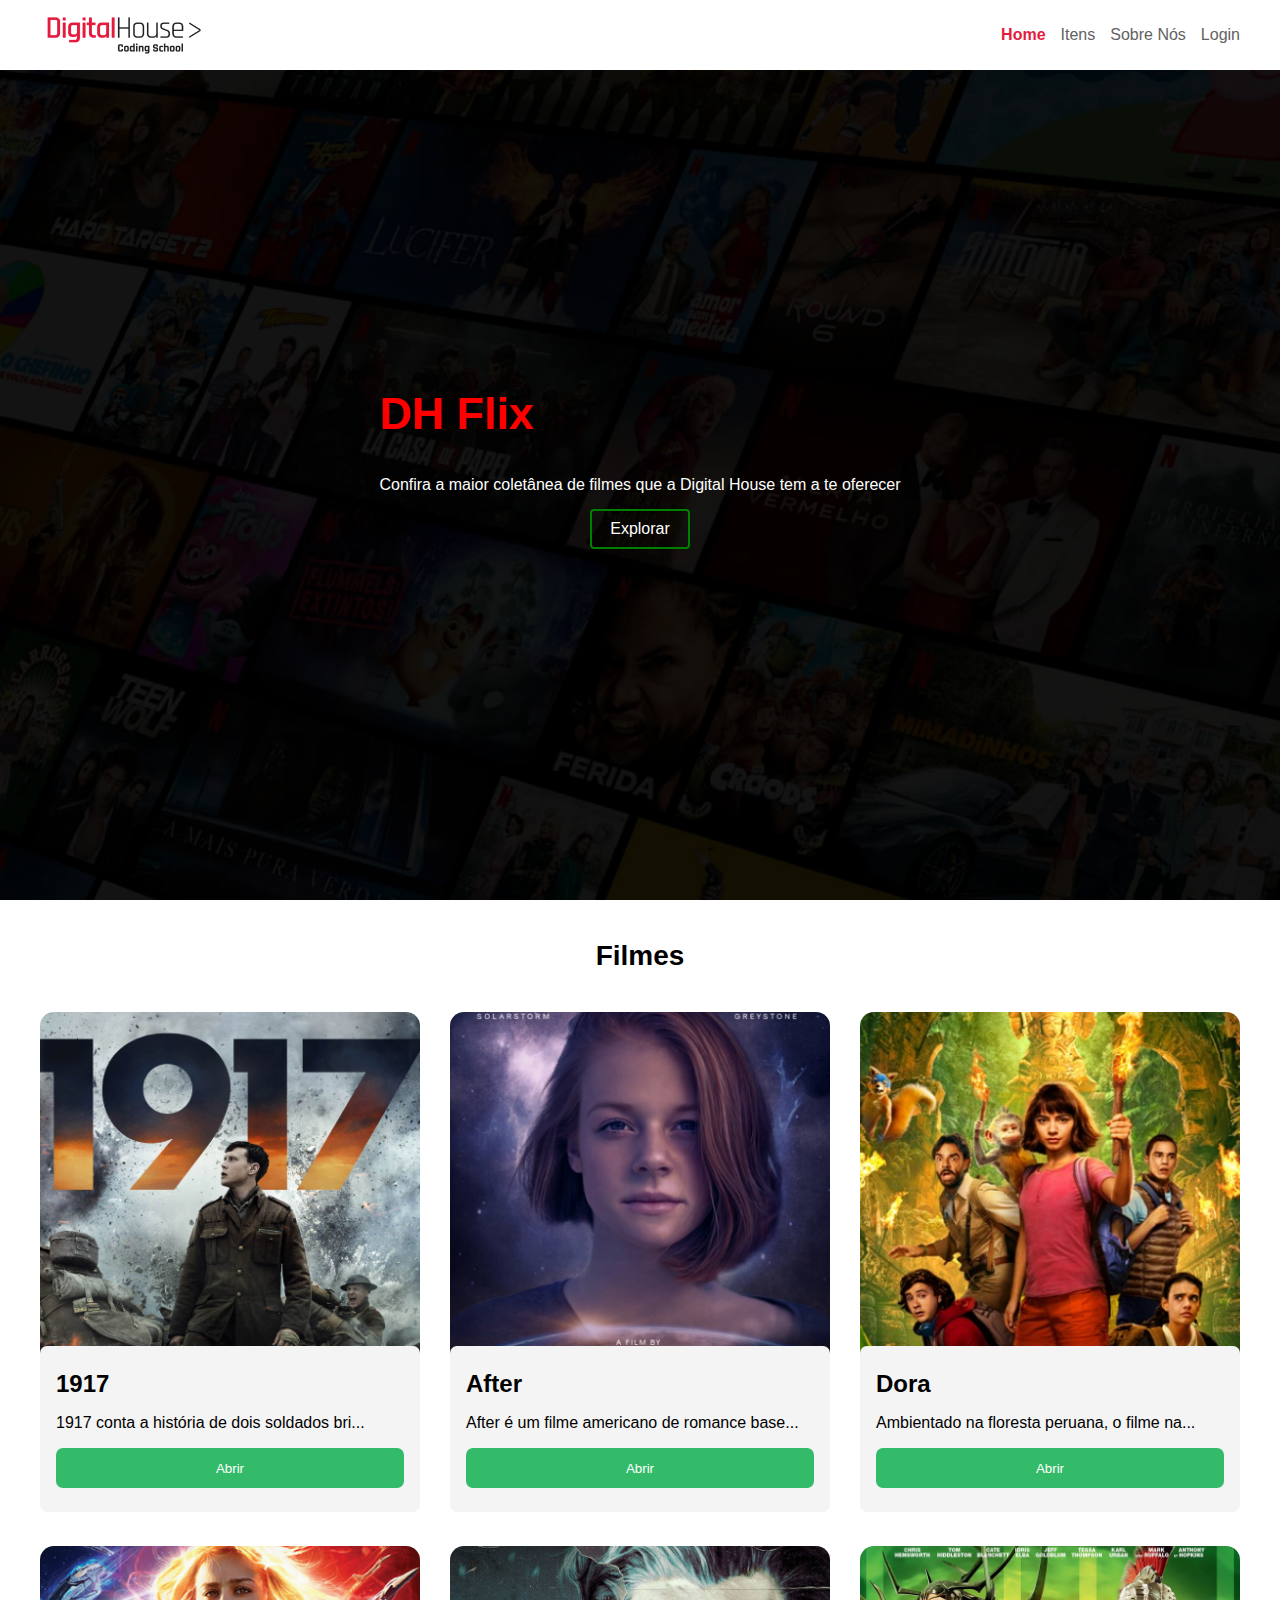
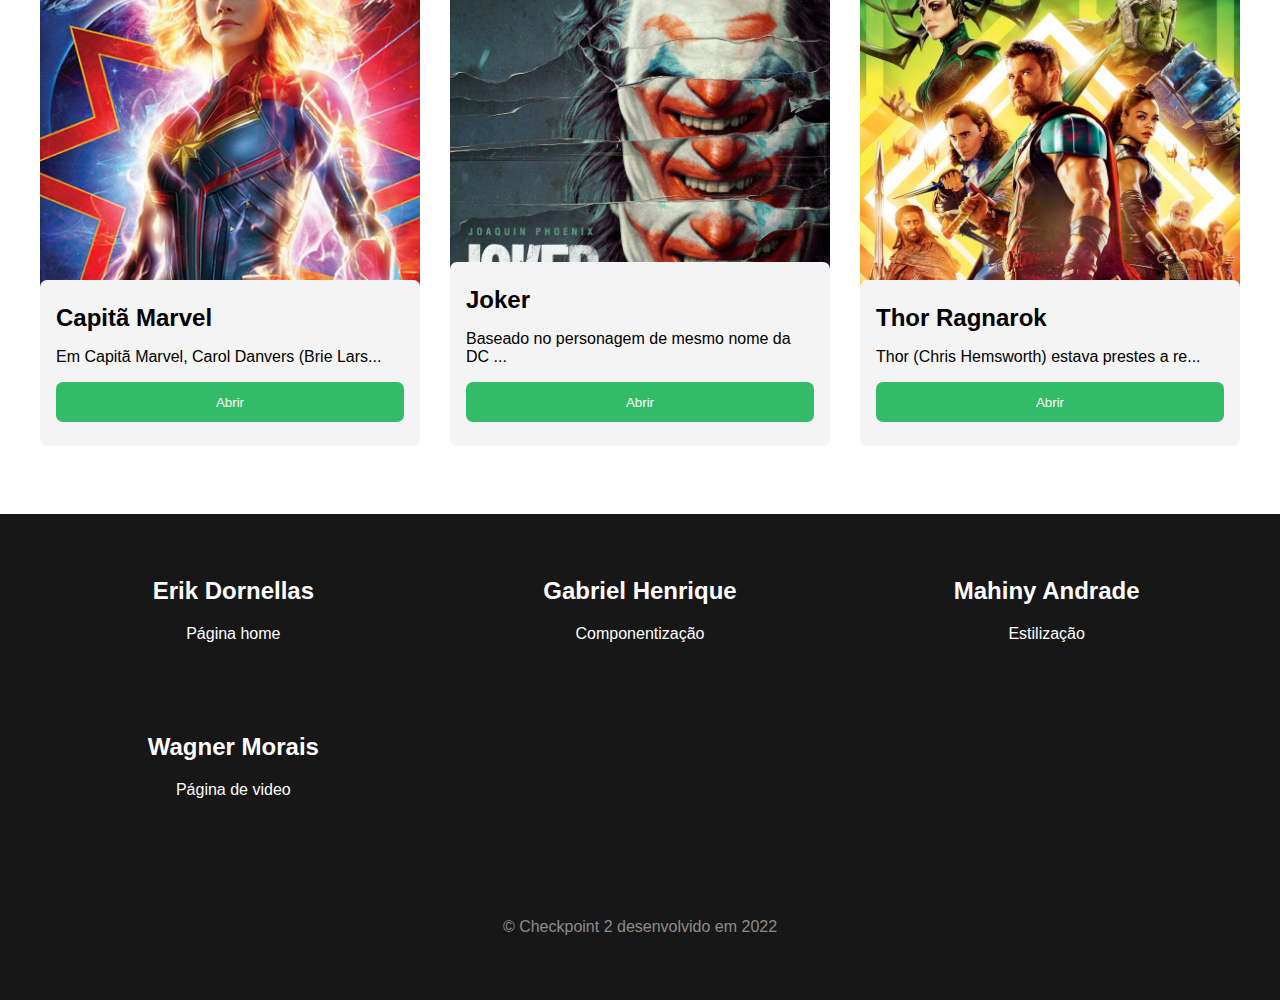
==== index.html @ ede784d2 ":sparkles: some adjustments" ====
<!DOCTYPE html>
<html lang="pt-br">
  <head>
    <meta charset="UTF-8" />
    <meta http-equiv="X-UA-Compatible" content="IE=edge" />
    <meta name="viewport" content="width=device-width, initial-scale=1.0" />
    <title>DH Flix</title>
    <link rel="preconnect" href="https://fonts.googleapis.com" />
    <link rel="stylesheet" href="./css/main.css" />
  </head>
  <body>
    <header>
      <!-- <div class="backdrop">
        <div class="menu-content">
          <img src="" alt="fechar">
          <nav>
            <ul>
              <li>Home</li>
              <li>Itens</li>
              <li>Sobre nós</li>
              <li>Login</li>
            </ul>
          </nav>
        </div>
      </div> -->
      <header-component class="header"></header-component>
      <div class="ourHero">
        <div>
          <h2 class="titleMain">DH Flix</h2>
          <p class="subMain">
            Confira a maior coletânea de filmes que a Digital House tem a te
            oferecer
          </p>
          <a class="explorerMain" href="#filmes">Explorar</a>
        </div>
      </div>
    </header>

    <main class="componentMain">
      <h2 class="filmesMain" id="filmes">Filmes</h2>
      <card-component class="cards__container"></card-component>
    </main>

    <footer id="footer">
      <footer-component class="footer"></footer-component>
    </footer>


    <script src="./js/components/header.js"></script>
    <script src="./js/components/card.js"></script>
    <script src="./js/components/footer.js"></script>
    <script src="./js/index.js"></script>
  </body>
</html>
---- css/main.css ----
* {
  box-sizing: border-box;
  font-family: Helvetica, Arial, sans-serif;
}

body {
  margin: 0;
  overflow-x: hidden;
}

.header {
  min-height: 80px;
}

.photo {
  width: 100%;
}

.photo img {
  max-height: 700px;
  object-fit: cover;
  width: 100%;
}

.cards__container {
  display: grid;
  grid-template-columns: repeat(auto-fill, minmax(300px, 1fr));
  gap: 30px;
  padding: 0 40px;
}

.titleMain {
  color: red;
  font-size: 2.8rem;
}
.ourHero {
  background-image: url(../assets/img/hero.png);
  background-position-x: center;
  background-position-y: center;
  background-size: cover;
  display: grid;
  height: 100vh;
  padding: 0 40px;
  place-items: center;
  width: 100vw;
}

.subMain {
  margin-block: 15px;
  color: white;
  display: grid;
  text-align: center;
}

.explorerMain {
  border-radius: 4px;
  border: 2px solid green;
  box-sizing: border-box;
  color: white;
  cursor: pointer;
  display: grid;
  height: 40px;
  margin: auto;
  padding-top: 9px;
  text-align: center;
  text-decoration: none;
  transition: transform .1s ease;
  width: 100px;
}

.explorerMain:active {
  transform: scale(.95);
}

.filmesMain {
  font-size: 28px;
  text-align: center;
  margin-block: 40px;
}

.componentMain{
  max-width: 1350px;
  margin: auto;
}

.main__wrapper {
  max-width: 1350px;
  padding: 0 40px 0;
  margin: auto;
}

.description {
  line-height: 3px;
}

.description h2 {
  font-size: 65px;
  font-family: "Roboto", sans-serif;
}

.text p {
  font-size: 20px;
  font-family: 'Times New Roman', Times, serif;
}

.director {
  font-size: 25px;
}

.director a {
  font-size: 20px;
  text-decoration: none;
}

.escritor {
  font-size: 20px;
}

.escritor h3 {
  font-size: 30px;
}

.escritor a {
  text-decoration: none;
  margin-right: 15px;
}

.authors {
  display: flex;
  flex-direction: row;
  line-height: 1%;
  gap: 200px;
  font-family: "Roboto", sans-serif;
}

.video h1 {
  font-size: 30px;
  font-family: 'Trebuchet MS', sans-serif;
  display: grid;
  padding-top: 20px;
}

.youtube {
  width: 100%;
  height: 650px;
}


.footer {
  color: #fff;
  font-family: Helvetica, Arial, sans-serif;
  text-align: center;
  margin-top: 40px;
}
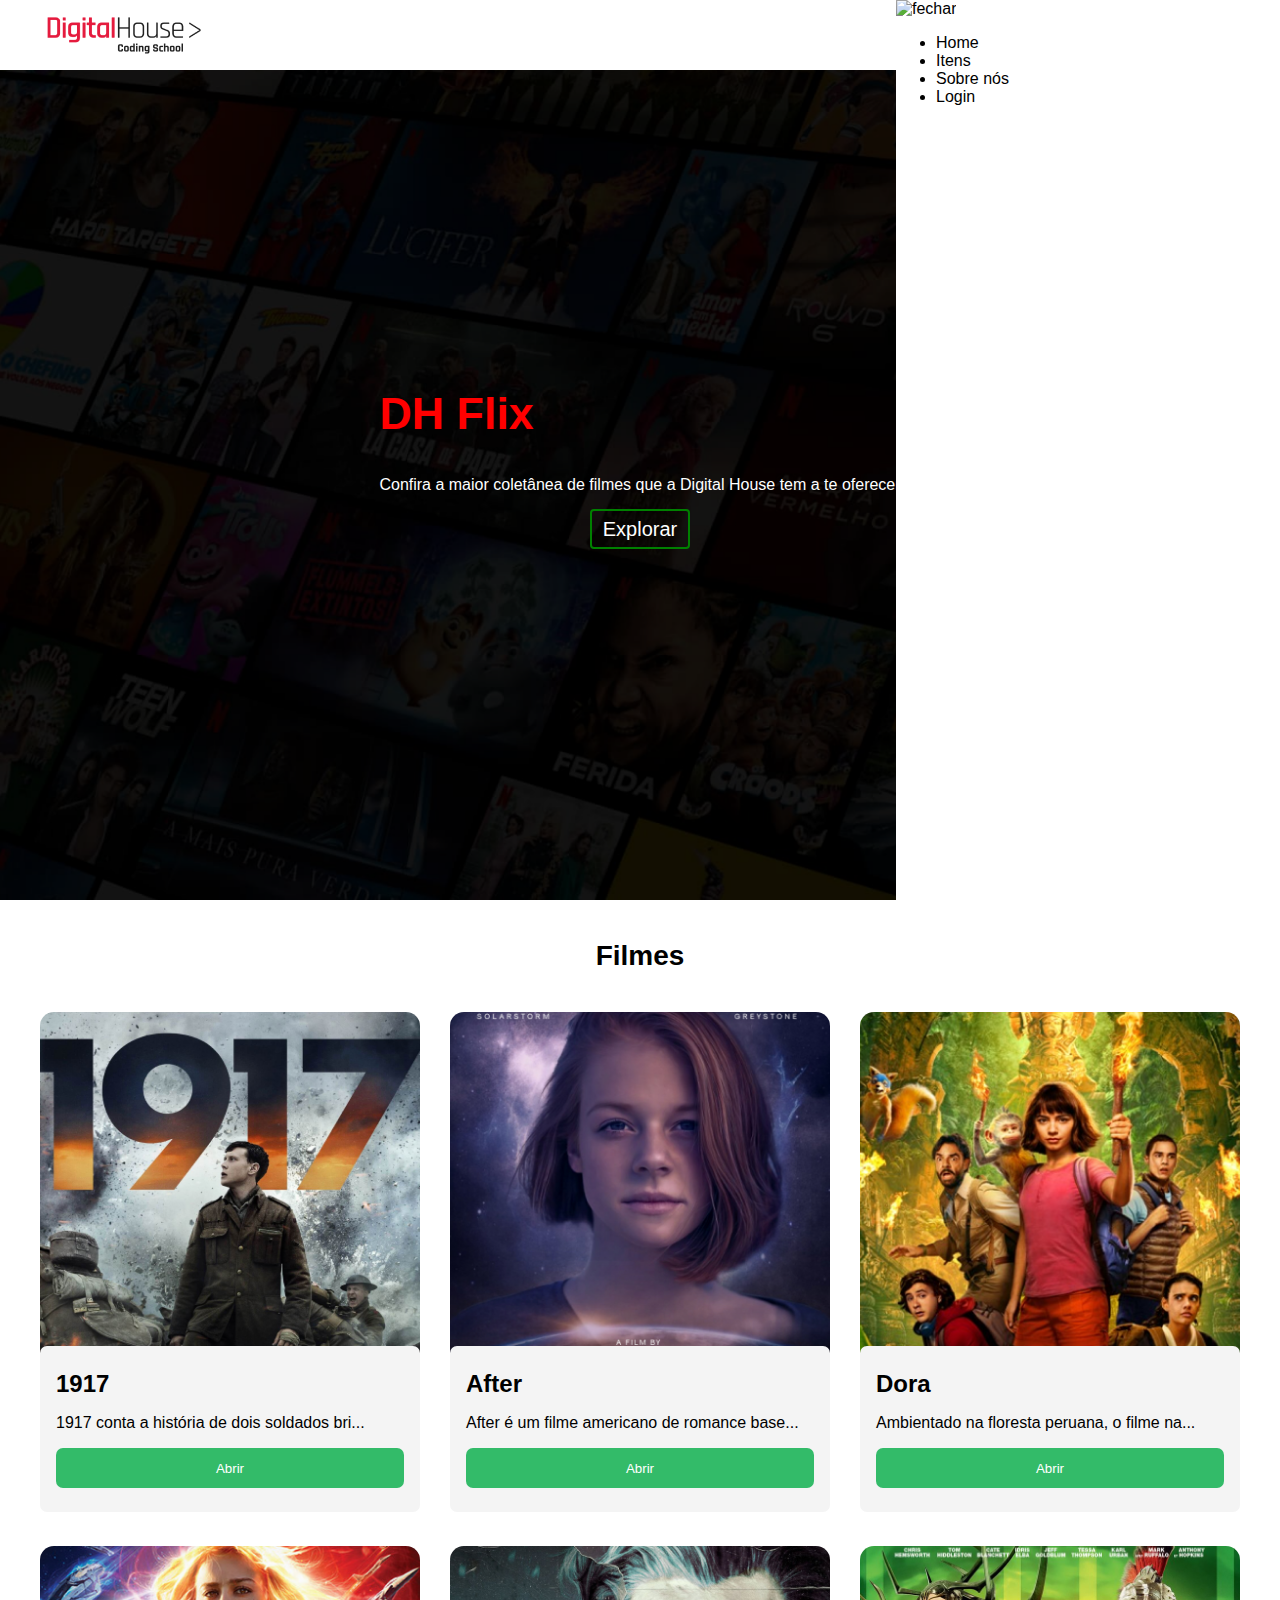
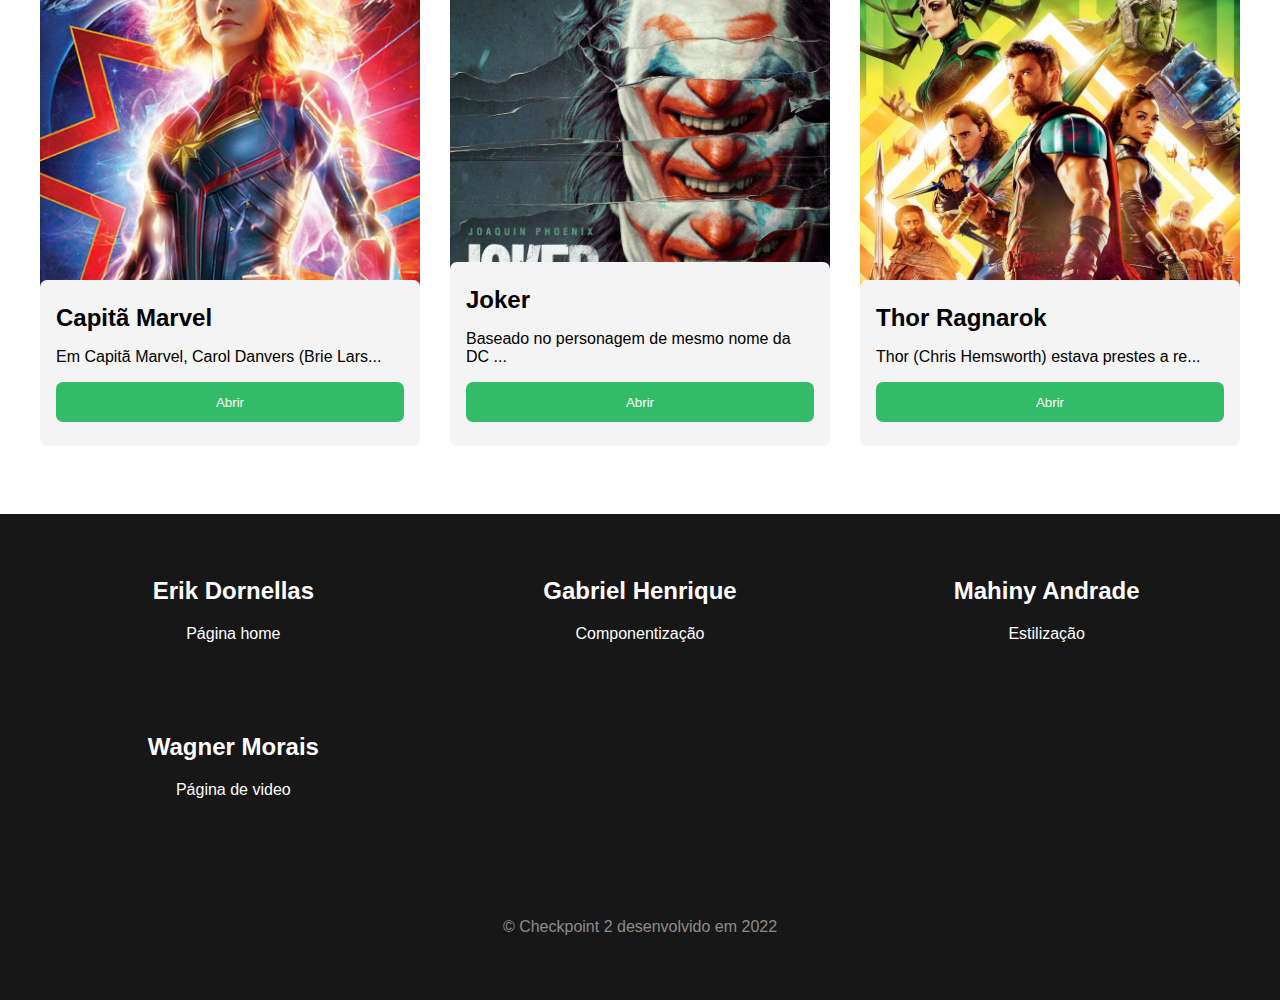
==== commit 661560ca: "menu mobile css" ====
--- a/index.html
+++ b/index.html
@@ -7,10 +7,11 @@
     <title>DH Flix</title>
     <link rel="preconnect" href="https://fonts.googleapis.com" />
     <link rel="stylesheet" href="./css/main.css" />
+    <link rel="stylesheet" href="./css/menu-mobile.css" />
   </head>
   <body>
     <header>
-      <!-- <div class="backdrop">
+      <div class="backdrop">
         <div class="menu-content">
           <img src="" alt="fechar">
           <nav>
@@ -22,7 +23,7 @@
             </ul>
           </nav>
         </div>
-      </div> -->
+      </div>
       <header-component class="header"></header-component>
       <div class="ourHero">
         <div>
--- a/css/main.css
+++ b/css/main.css
@@ -1,6 +1,23 @@
 * {
   box-sizing: border-box;
   font-family: Helvetica, Arial, sans-serif;
+}
+
+::selection {
+  background-color: #e51b3ddf;
+  color: white;
+}
+
+html, body {
+  -webkit-scroll-behavior: smooth;
+  -moz-scroll-behavior: smooth;
+  -o-scroll-behavior: smooth;
+  scroll-behavior: smooth !important;
+
+  -webkit-scroll-padding-top: 40px;
+  -moz-scroll-padding-top: 40px;
+  -o-scroll-padding-top: 40px;
+  scroll-padding-top: 40px;
 }
 
 body {
@@ -17,7 +34,8 @@
 }
 
 .photo img {
-  max-height: 700px;
+  /* max-height: 700px; */
+  height: 100vh;
   object-fit: cover;
   width: 100%;
 }
@@ -33,6 +51,7 @@
   color: red;
   font-size: 2.8rem;
 }
+
 .ourHero {
   background-image: url(../assets/img/hero.png);
   background-position-x: center;
@@ -61,11 +80,17 @@
   display: grid;
   height: 40px;
   margin: auto;
-  padding-top: 9px;
+  padding-top: 7px;
   text-align: center;
   text-decoration: none;
-  transition: transform .1s ease;
+  transition: transform, width .1s ease;
   width: 100px;
+}
+
+.explorerMain:hover {
+  background-color: rgba(0, 128, 0, 0.407);
+  color: white;
+  width: 140px;
 }
 
 .explorerMain:active {
@@ -78,7 +103,11 @@
   margin-block: 40px;
 }
 
-.componentMain{
+:where(.classification, .classification img)::selection {
+  background-color: transparent;
+}
+
+.componentMain {
   max-width: 1350px;
   margin: auto;
 }
@@ -100,16 +129,22 @@
 
 .text p {
   font-size: 20px;
-  font-family: 'Times New Roman', Times, serif;
+  font-family: "Roboto", sans-serif;
 }
 
 .director {
   font-size: 25px;
 }
 
-.director a {
+a {
   font-size: 20px;
   text-decoration: none;
+  color: rgba(0, 133, 255, 0.75);
+  margin-right: 15px;
+}
+
+a:hover {
+  color: rgba(255, 0, 0, 0.655);
 }
 
 .escritor {
@@ -118,11 +153,6 @@
 
 .escritor h3 {
   font-size: 30px;
-}
-
-.escritor a {
-  text-decoration: none;
-  margin-right: 15px;
 }
 
 .authors {
--- a/css/menu-mobile.css
+++ b/css/menu-mobile.css
@@ -0,0 +1,12 @@
+.backdrop {
+    position: absolute;
+    width: 100vw;
+    z-index: 2;
+}
+
+.menu-content {
+    background-color: white;
+    height: 100vh;
+    margin-left: auto;
+    width: 30%;
+}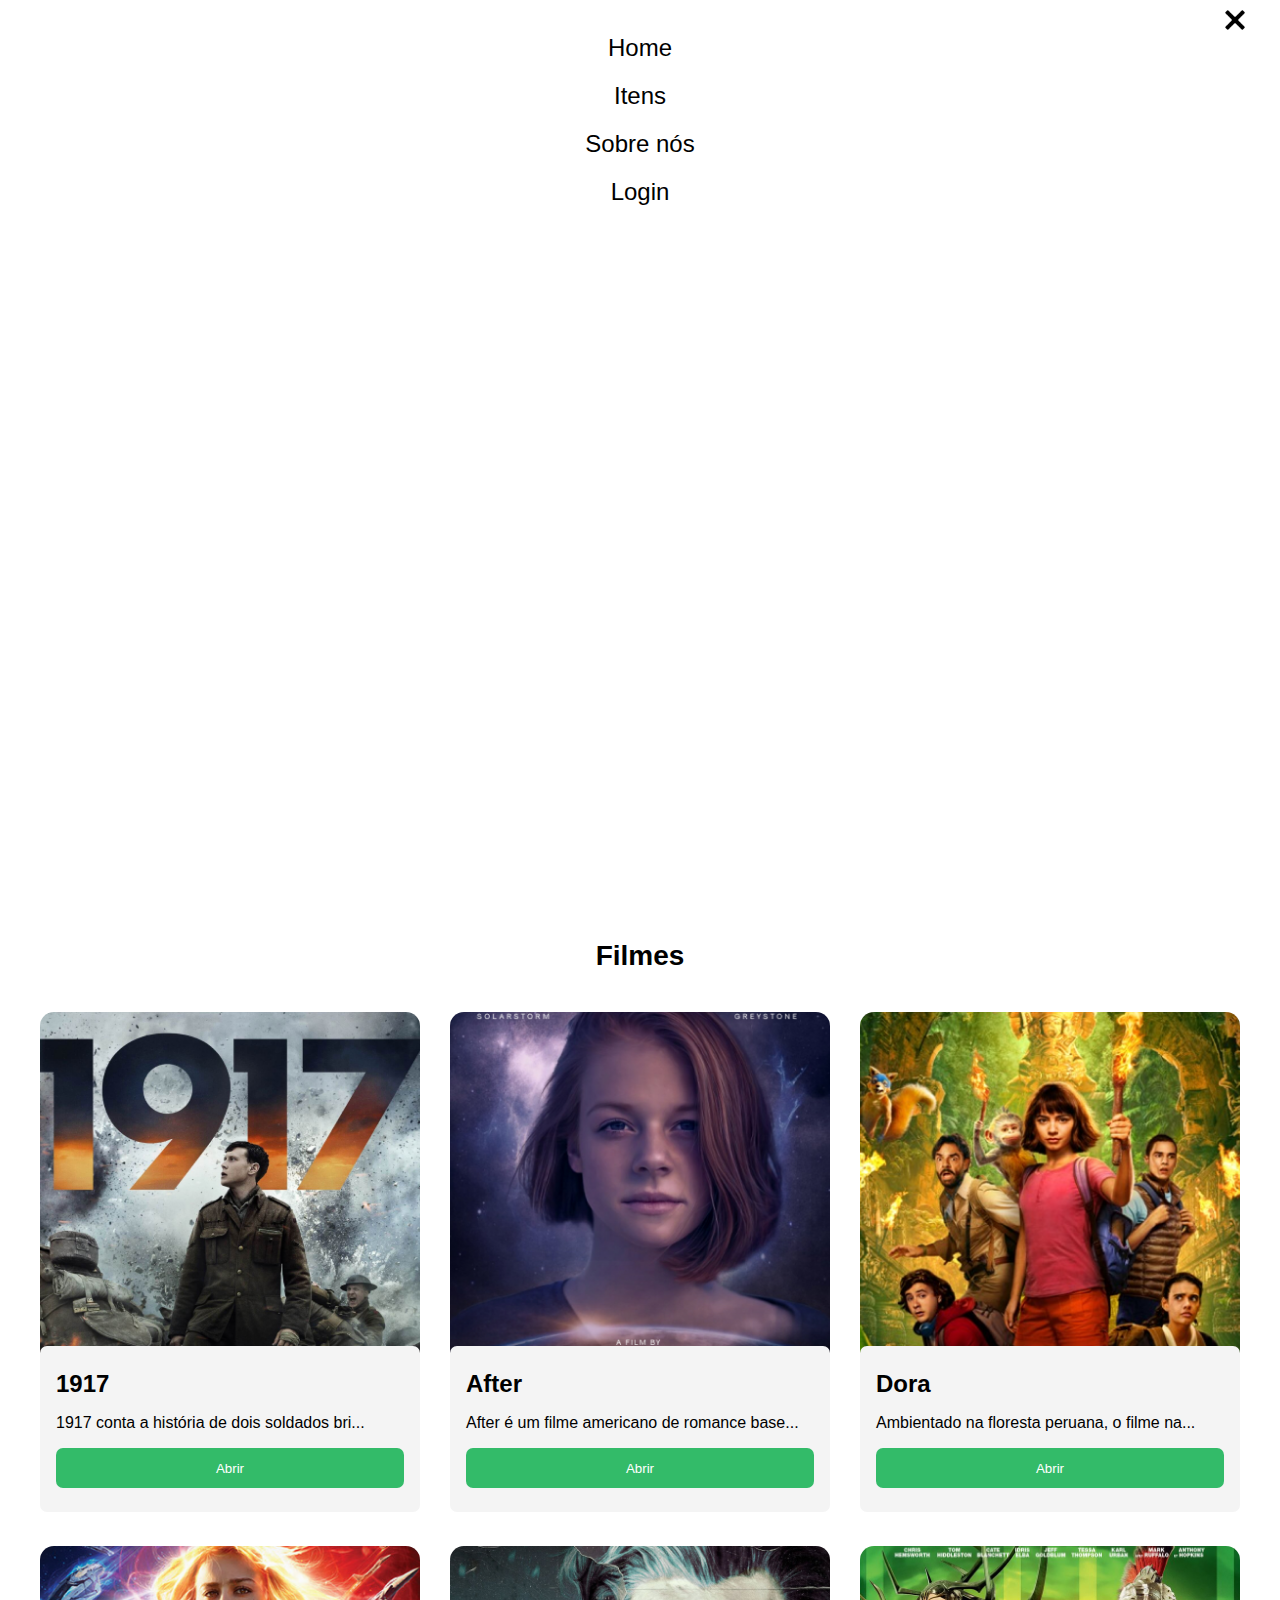
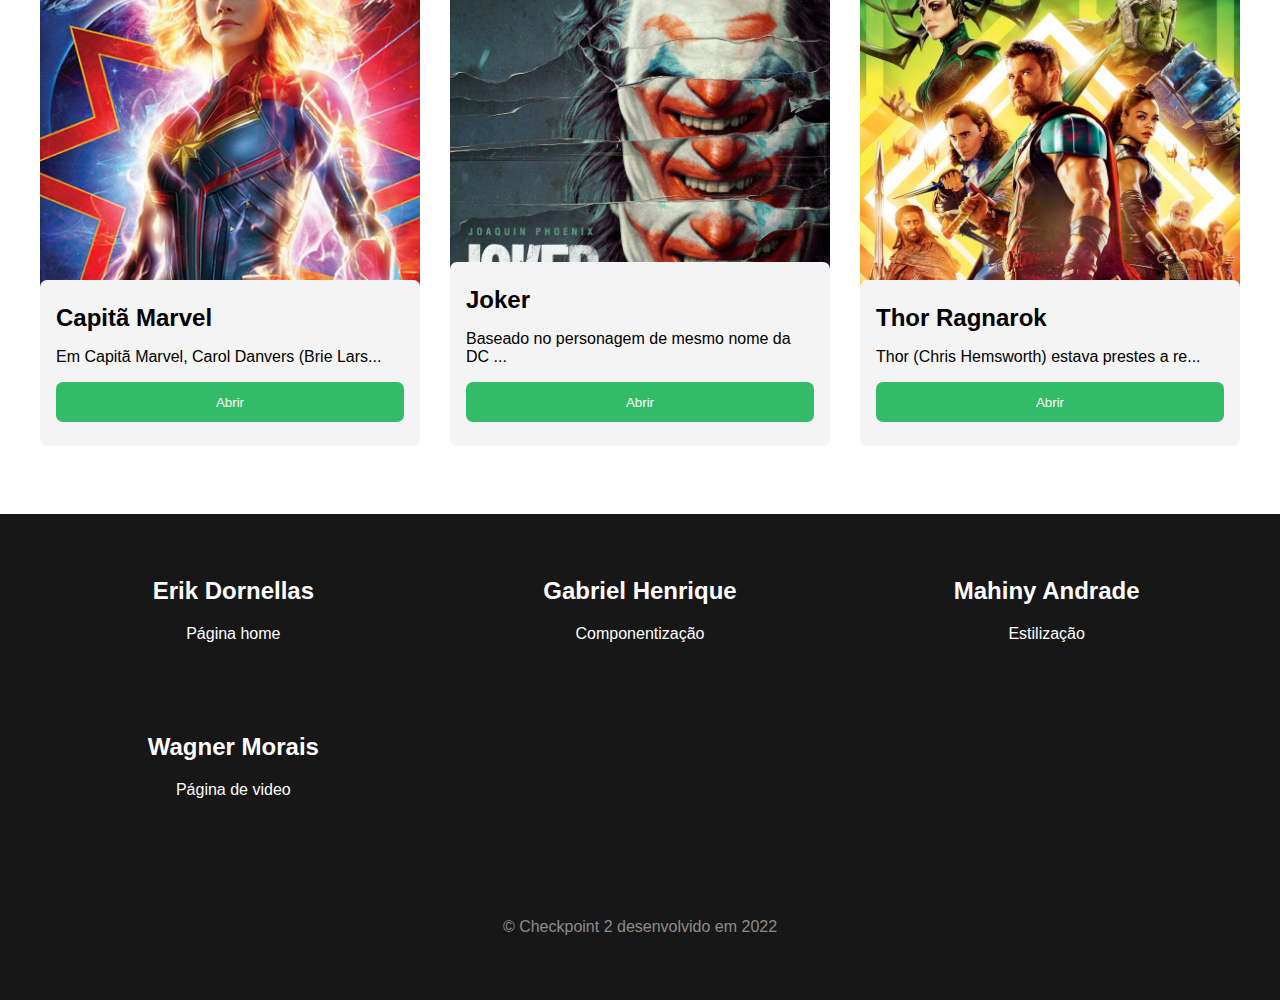
==== commit addc8efc: "BurguerMenu" ====
--- a/index.html
+++ b/index.html
@@ -11,18 +11,16 @@
   </head>
   <body>
     <header>
-      <div class="backdrop">
-        <div class="menu-content">
-          <img src="" alt="fechar">
-          <nav>
-            <ul>
-              <li>Home</li>
-              <li>Itens</li>
-              <li>Sobre nós</li>
-              <li>Login</li>
-            </ul>
-          </nav>
-        </div>
+      <div class="menu-content">
+        <img src="./assets/img/xButton.png" alt="fechar" />
+        <nav>
+          <ul>
+            <li>Home</li>
+            <li>Itens</li>
+            <li>Sobre nós</li>
+            <li>Login</li>
+          </ul>
+        </nav>
       </div>
       <header-component class="header"></header-component>
       <div class="ourHero">
@@ -46,7 +44,6 @@
       <footer-component class="footer"></footer-component>
     </footer>
 
-
     <script src="./js/components/header.js"></script>
     <script src="./js/components/card.js"></script>
     <script src="./js/components/footer.js"></script>
--- a/css/main.css
+++ b/css/main.css
@@ -8,7 +8,8 @@
   color: white;
 }
 
-html, body {
+html,
+body {
   -webkit-scroll-behavior: smooth;
   -moz-scroll-behavior: smooth;
   -o-scroll-behavior: smooth;
@@ -27,6 +28,11 @@
 
 .header {
   min-height: 80px;
+}
+
+header {
+  position: relative;
+  max-width: 100vw;
 }
 
 .photo {
@@ -83,7 +89,7 @@
   padding-top: 7px;
   text-align: center;
   text-decoration: none;
-  transition: transform, width .1s ease;
+  transition: transform, width 0.1s ease;
   width: 100px;
 }
 
@@ -94,7 +100,7 @@
 }
 
 .explorerMain:active {
-  transform: scale(.95);
+  transform: scale(0.95);
 }
 
 .filmesMain {
@@ -165,7 +171,7 @@
 
 .video h1 {
   font-size: 30px;
-  font-family: 'Trebuchet MS', sans-serif;
+  font-family: "Trebuchet MS", sans-serif;
   display: grid;
   padding-top: 20px;
 }
@@ -175,7 +181,6 @@
   height: 650px;
 }
 
-
 .footer {
   color: #fff;
   font-family: Helvetica, Arial, sans-serif;
--- a/css/menu-mobile.css
+++ b/css/menu-mobile.css
@@ -1,12 +1,38 @@
-.backdrop {
-    position: absolute;
-    width: 100vw;
-    z-index: 2;
+.menu-content {
+  background-color: white;
+  height: 100vh;
+  margin-left: auto;
+  width: 100vw;
+  z-index: 2;
+  position: absolute;
 }
 
-.menu-content {
-    background-color: white;
-    height: 100vh;
-    margin-left: auto;
-    width: 30%;
-}+.menu-content img {
+  height: 20px;
+  object-fit: contain;
+  margin: 10px;
+  object-position: right;
+  max-width: 100vw;
+  position: absolute;
+  right: 25px;
+}
+
+.menu-content ul {
+  display: flex;
+  flex-direction: column;
+  list-style-type: none;
+  padding: 0;
+  font-size: 24px;
+  text-align: center;
+}
+.menu-content li {
+  padding: 10px 20px;
+  transition: padding 0.3s ease-in-out;
+}
+
+.menu-content li:hover {
+  padding: 15px 25px;
+  margin-top: 15px;
+  background-color: rgba(255, 0, 0, 0.655);
+  color: white;
+}
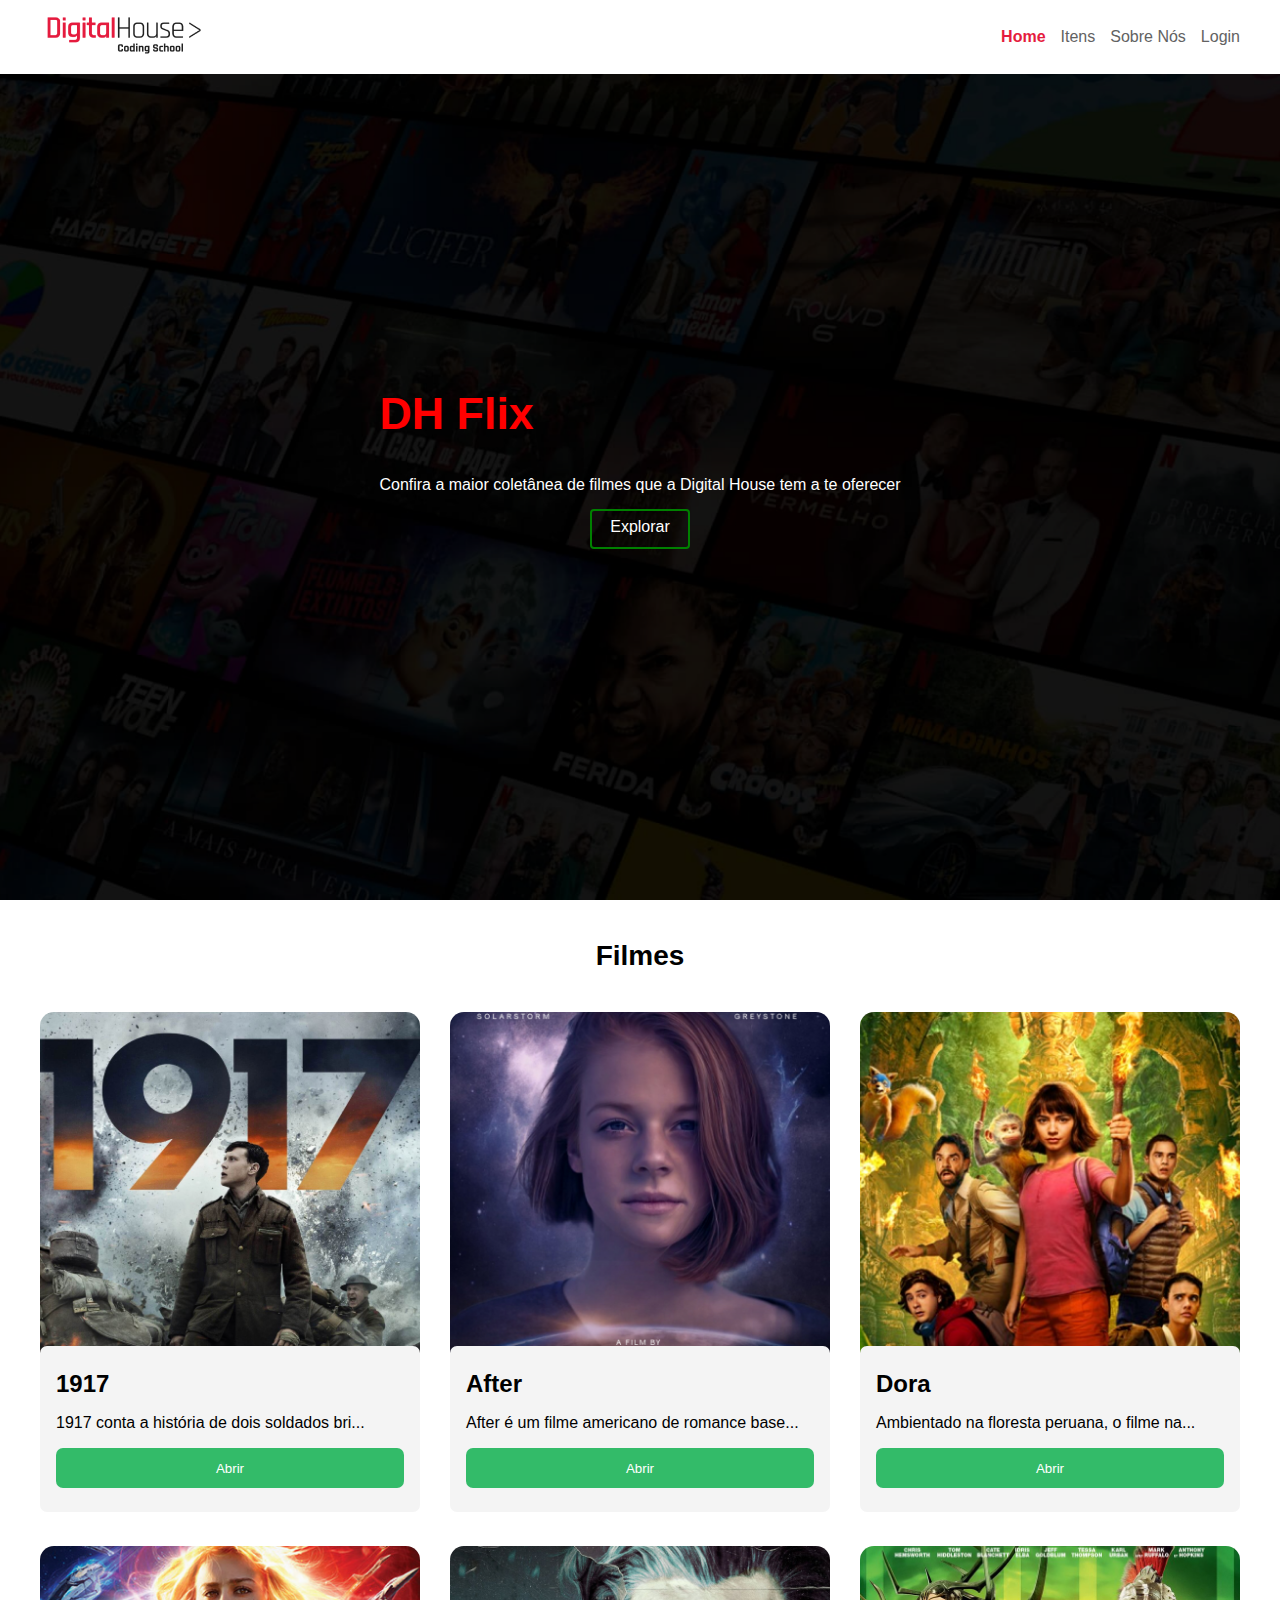
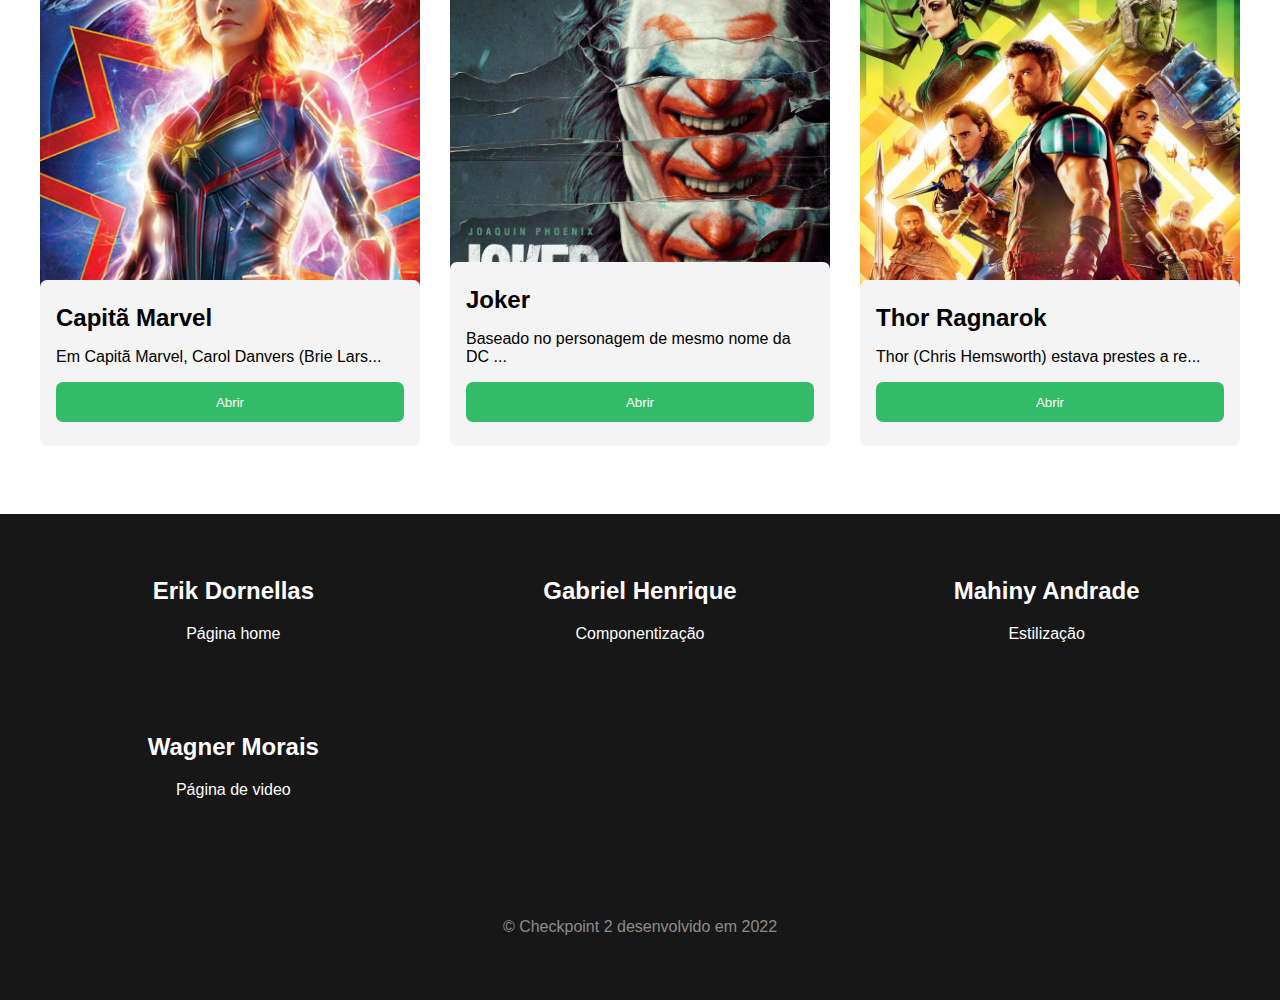
==== commit bb71f210: "menuBurguerFinalV" ====
--- a/index.html
+++ b/index.html
@@ -11,14 +11,14 @@
   </head>
   <body>
     <header>
-      <div class="menu-content">
-        <img src="./assets/img/xButton.png" alt="fechar" />
+      <div class="menu-content hidden">
+        <img class="close" src="./assets/img/xButton.png" alt="fechar" />
         <nav>
           <ul>
-            <li>Home</li>
-            <li>Itens</li>
-            <li>Sobre nós</li>
-            <li>Login</li>
+            <li class="active"><a href="./index.html">Home</a></li>
+            <li><a href="index.html#filmes">Itens</a></li>
+            <li><a href="#footer">Sobre Nós</a></li>
+            <li><a href="#">Login</a></li>
           </ul>
         </nav>
       </div>
--- a/css/main.css
+++ b/css/main.css
@@ -142,14 +142,14 @@
   font-size: 25px;
 }
 
-a {
+:where(.director, .escritor) a {
   font-size: 20px;
   text-decoration: none;
   color: rgba(0, 133, 255, 0.75);
   margin-right: 15px;
 }
 
-a:hover {
+:where(.director, .escritor) a:hover {
   color: rgba(255, 0, 0, 0.655);
 }
 
--- a/css/menu-mobile.css
+++ b/css/menu-mobile.css
@@ -5,9 +5,15 @@
   width: 100vw;
   z-index: 2;
   position: absolute;
+  top: 0;
+  transition: transform 0.3s ease-in-out;
 }
 
+.hidden {
+  transform: translateX(100vw);
+}
 .menu-content img {
+  cursor: pointer;
   height: 20px;
   object-fit: contain;
   margin: 10px;
@@ -26,13 +32,20 @@
   text-align: center;
 }
 .menu-content li {
+  margin-top: 15px;
   padding: 10px 20px;
   transition: padding 0.3s ease-in-out;
 }
 
+.menu-content a {
+  text-decoration: none;
+  color: black;
+}
+
 .menu-content li:hover {
-  padding: 15px 25px;
-  margin-top: 15px;
   background-color: rgba(255, 0, 0, 0.655);
+}
+
+.menu-content li:hover a {
   color: white;
 }
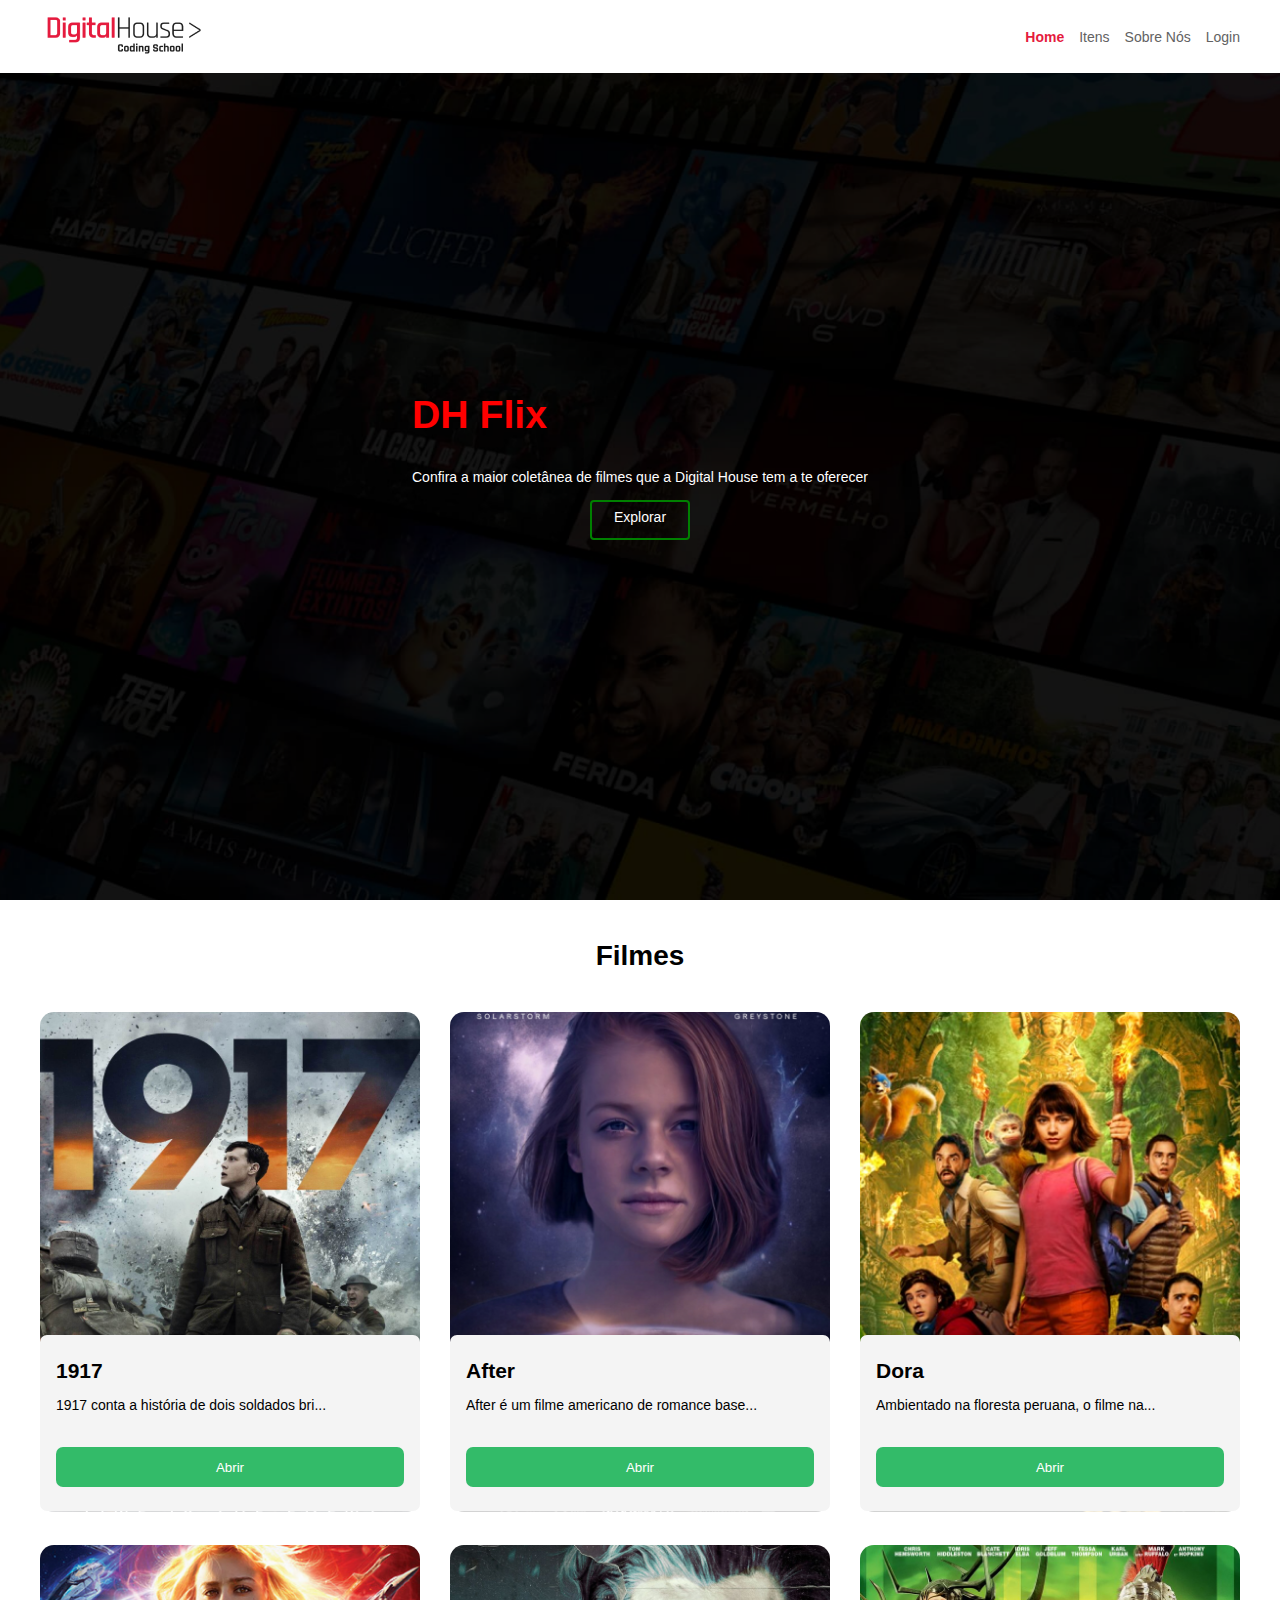
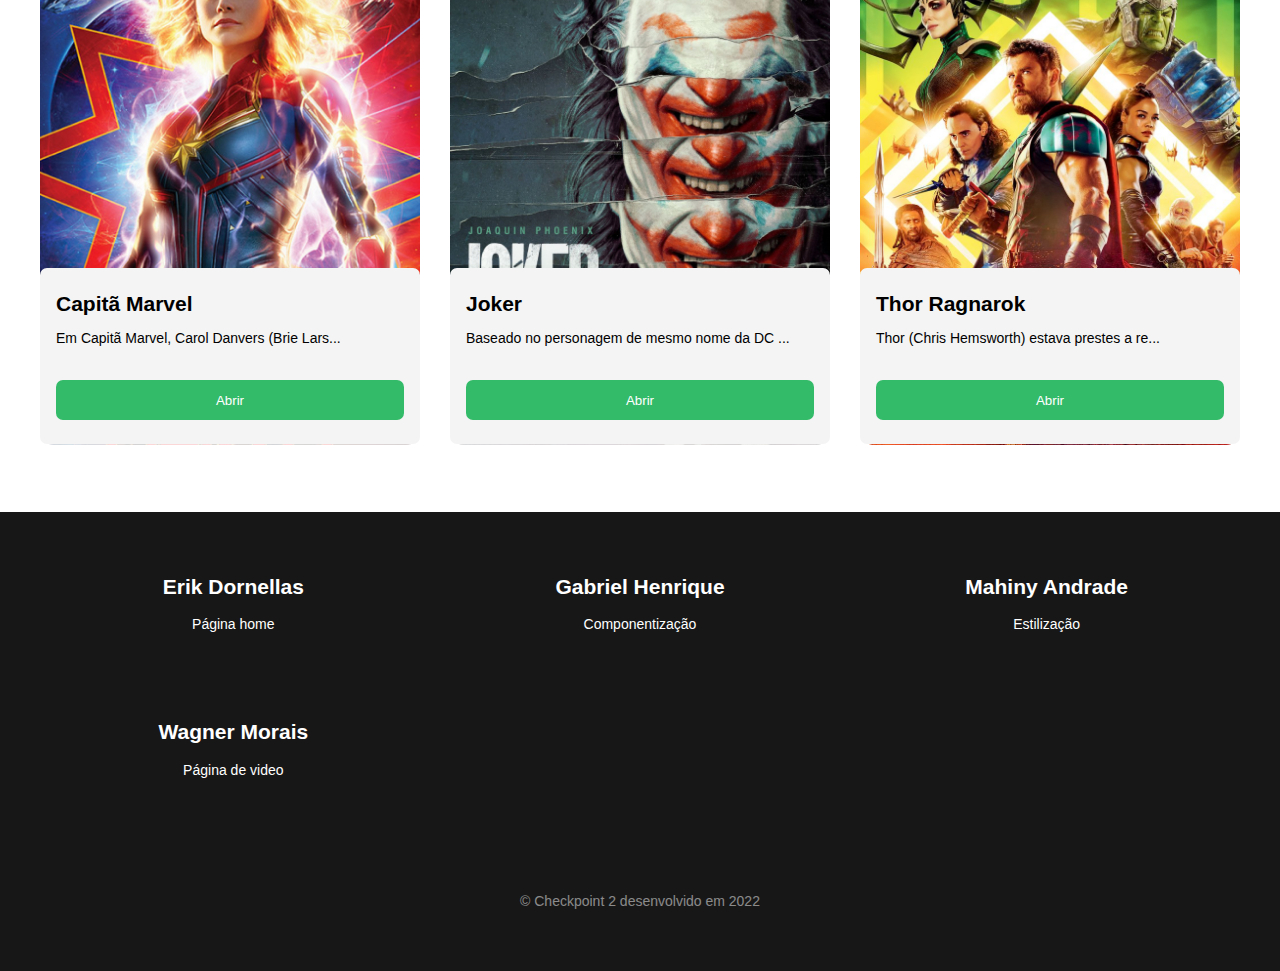
==== commit 304bc29f: ":tada fininshed:" ====
--- a/index.html
+++ b/index.html
@@ -7,10 +7,29 @@
     <title>DH Flix</title>
     <link rel="preconnect" href="https://fonts.googleapis.com" />
     <link rel="stylesheet" href="./css/main.css" />
+    <link rel="stylesheet" href="./css/modal.css" />
     <link rel="stylesheet" href="./css/menu-mobile.css" />
   </head>
   <body>
     <header>
+      <div class="backdrop displayNone">
+        <div class="modal-container">
+          <div class="photo">
+            <img class="modal-img" src="./assets/img/image 1.svg" alt="">
+          </div>
+          <div class="login">
+            <div class="label">
+              <label for="login">Email</label>
+              <input type="mailtoo" name="mailtoo" id="">
+    
+              <label for="password">Senha</label>
+              <input type="password">
+            </div>
+              <button>Entrar</button>
+          </div>
+          </div>
+        </div>
+      </div>
       <div class="menu-content hidden">
         <img class="close" src="./assets/img/xButton.png" alt="fechar" />
         <nav>
@@ -48,5 +67,6 @@
     <script src="./js/components/card.js"></script>
     <script src="./js/components/footer.js"></script>
     <script src="./js/index.js"></script>
+    <script src="./js/login.js"></script>
   </body>
 </html>
--- a/css/main.css
+++ b/css/main.css
@@ -44,6 +44,14 @@
   height: 100vh;
   object-fit: cover;
   width: 100%;
+  margin: auto;
+}
+
+.photo .modal-img {
+  object-fit: cover;
+  height: auto;
+  width: 60%;
+  margin: auto;
 }
 
 .cards__container {
--- a/css/modal.css
+++ b/css/modal.css
@@ -0,0 +1,65 @@
+* {
+  font-size: 14px;
+  font-family: sans-serif;
+} 
+
+
+.backdrop {
+  height: 100vh;
+  width: 100vw;
+  position: absolute;
+  background: rgba(0,0,0,.5);
+  display: grid;
+  place-items: center;
+  z-index: 2;
+}
+
+.modal-container {
+  display: flex;
+  flex-direction: column;
+  align-items: center;
+  background-color: white;
+  border-radius: 7px;
+  width: 650px;
+  height: 620px;
+}
+
+input {
+  margin: 10px;
+  margin-bottom: 40px;
+  width: 543px;
+  height: 50px;
+  color: #A4A4A4;
+  border: 1px solid #A4A4A4;
+  border-radius: 12px;
+}
+
+label {
+  display: flex;
+  justify-content: flex-start;
+  margin-left: 20px;
+}
+
+button {
+  width: 543px;
+  height: 50px;
+  border-radius: 12px;
+  background-color: #33BB69;
+  border: none;
+  color: white;
+}
+
+.photo {
+  width: 100%;
+  height: 280px;
+  display: grid;
+  place-items: center;
+}
+
+.login {
+  display: flex;
+  justify-content: center;
+  width: 540px;
+  flex-direction: column;
+  align-items: center;
+}--- a/css/menu-mobile.css
+++ b/css/menu-mobile.css
@@ -12,6 +12,11 @@
 .hidden {
   transform: translateX(100vw);
 }
+
+.displayNone {
+  display: none;
+}
+
 .menu-content img {
   cursor: pointer;
   height: 20px;
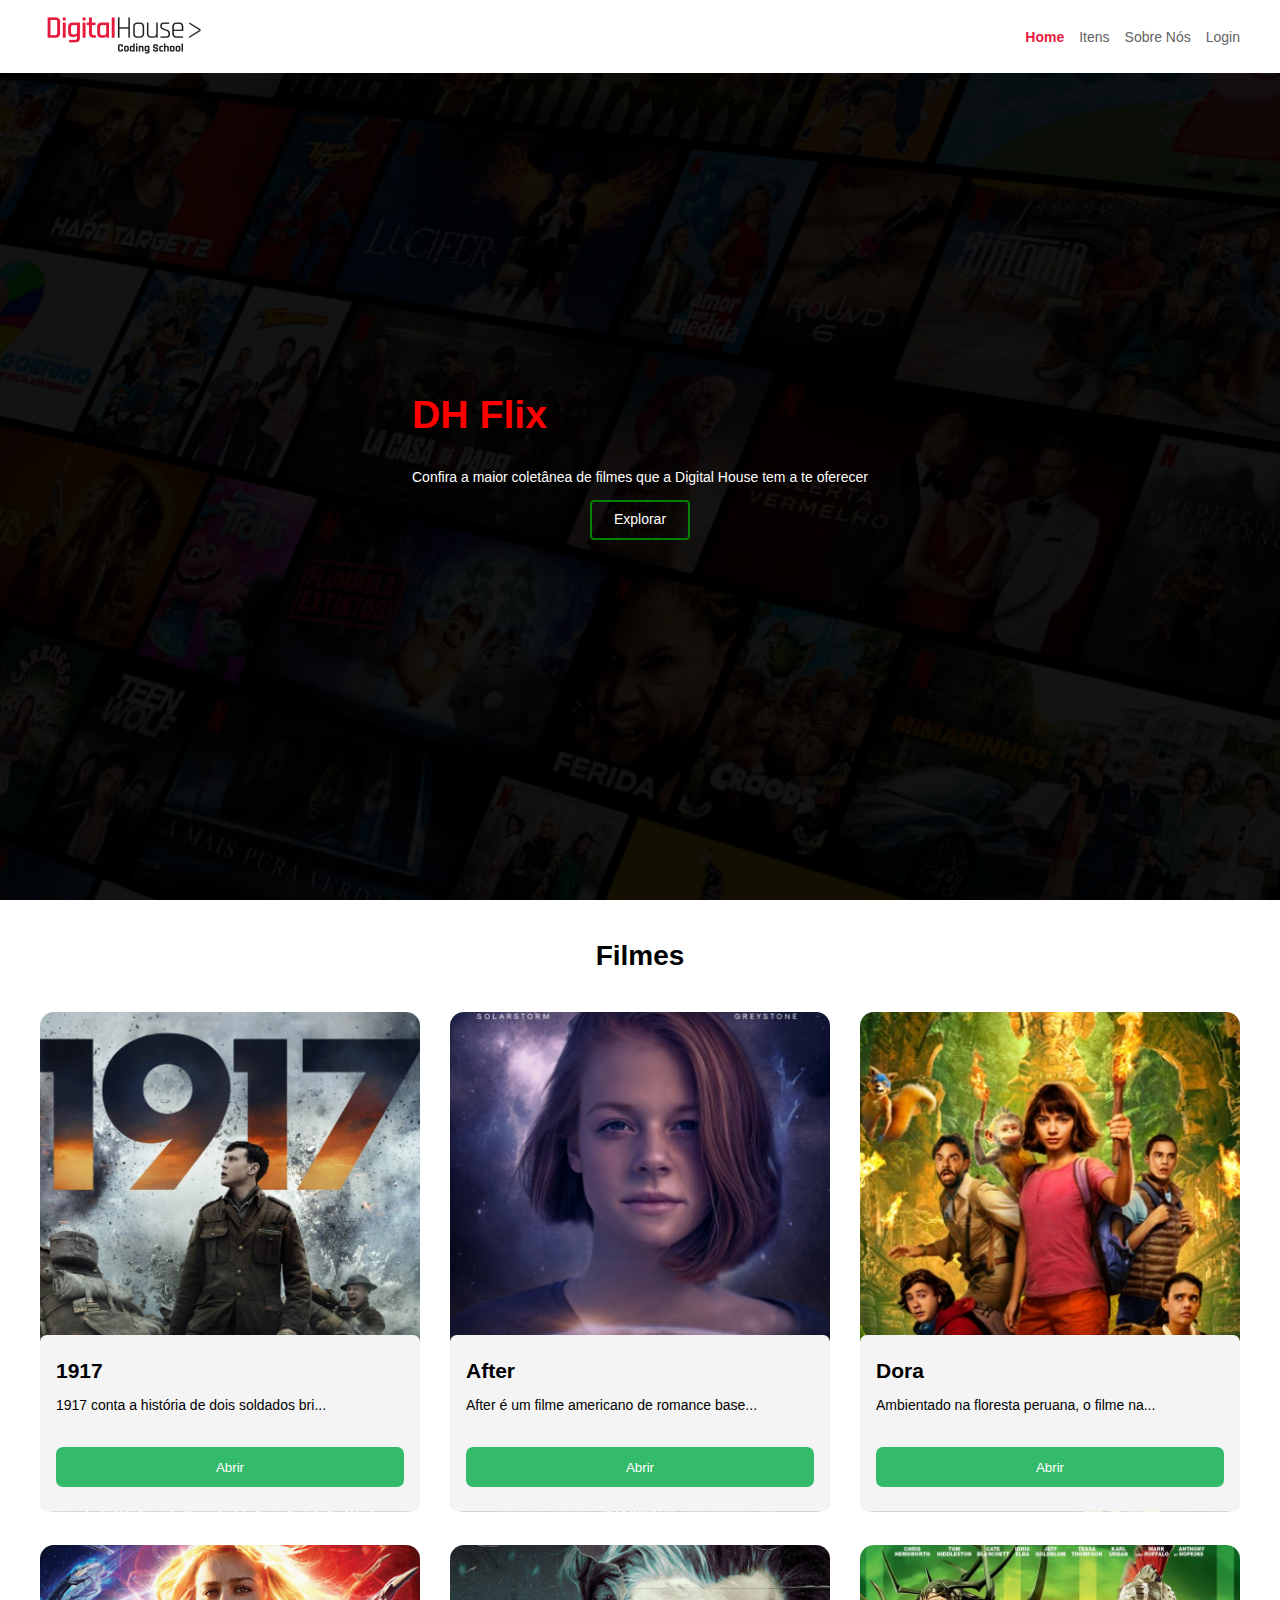
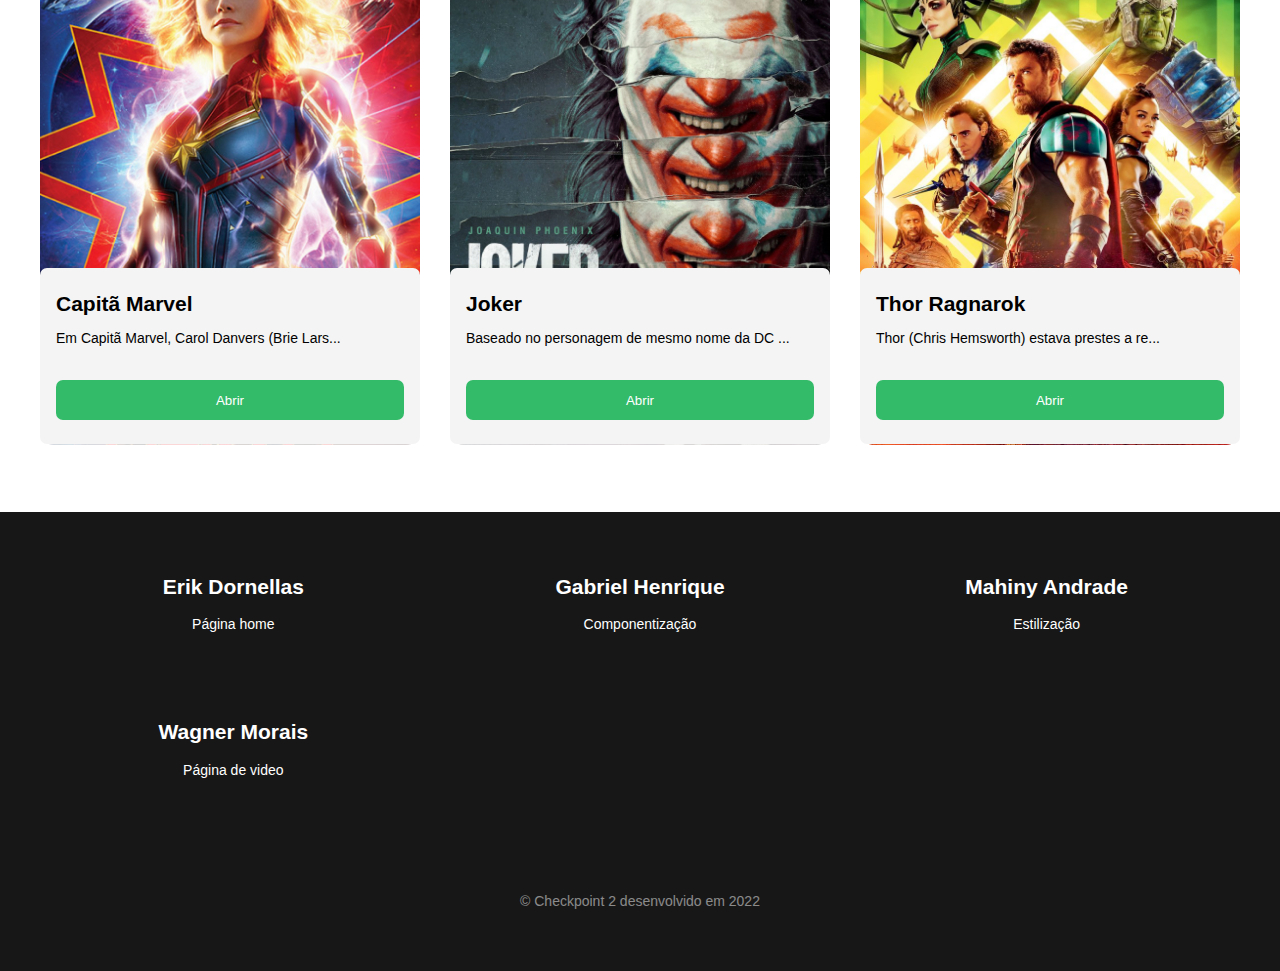
==== commit fadf11ff: ":fix: modal click event fixed" ====
--- a/index.html
+++ b/index.html
@@ -25,7 +25,7 @@
               <label for="password">Senha</label>
               <input type="password">
             </div>
-              <button>Entrar</button>
+              <button class="modal__button">Entrar</button>
           </div>
           </div>
         </div>
--- a/css/main.css
+++ b/css/main.css
@@ -23,6 +23,10 @@
 
 body {
   margin: 0;
+  
+  -webkit-overflow-x: hidden;
+  -moz-overflow-x: hidden;
+  -o-overflow-x: hidden;
   overflow-x: hidden;
 }
 
@@ -94,7 +98,7 @@
   display: grid;
   height: 40px;
   margin: auto;
-  padding-top: 7px;
+  padding-top: 9px;
   text-align: center;
   text-decoration: none;
   transition: transform, width 0.1s ease;
@@ -169,11 +173,20 @@
   font-size: 30px;
 }
 
+.elenco {
+  white-space: nowrap;
+}
+
+.escritores__list {
+  display: flex;
+  gap: 25px;
+}
+
 .authors {
   display: flex;
   flex-direction: row;
   line-height: 1%;
-  gap: 200px;
+  justify-content: space-between;
   font-family: "Roboto", sans-serif;
 }
 
@@ -195,3 +208,9 @@
   text-align: center;
   margin-top: 40px;
 }
+
+@media screen and (max-width: 768px) {
+  .escritores__list {
+    flex-direction: column;
+  }
+}--- a/css/modal.css
+++ b/css/modal.css
@@ -40,13 +40,24 @@
   margin-left: 20px;
 }
 
-button {
+.modal__button {
+  background-color: #33BB69;
+  border-radius: 12px;
+  border: none;
+  color: #fff;
+  cursor: pointer;
+  height: 50px;
+  transition: background-color, transform .3s ease;
   width: 543px;
-  height: 50px;
-  border-radius: 12px;
-  background-color: #33BB69;
-  border: none;
-  color: white;
+}
+
+.modal__button:hover {
+  background-color: #2E9F5E;
+}
+
+.modal__button:active {
+  background-color: #2E9F5E;
+  transform: scale(.98);
 }
 
 .photo {
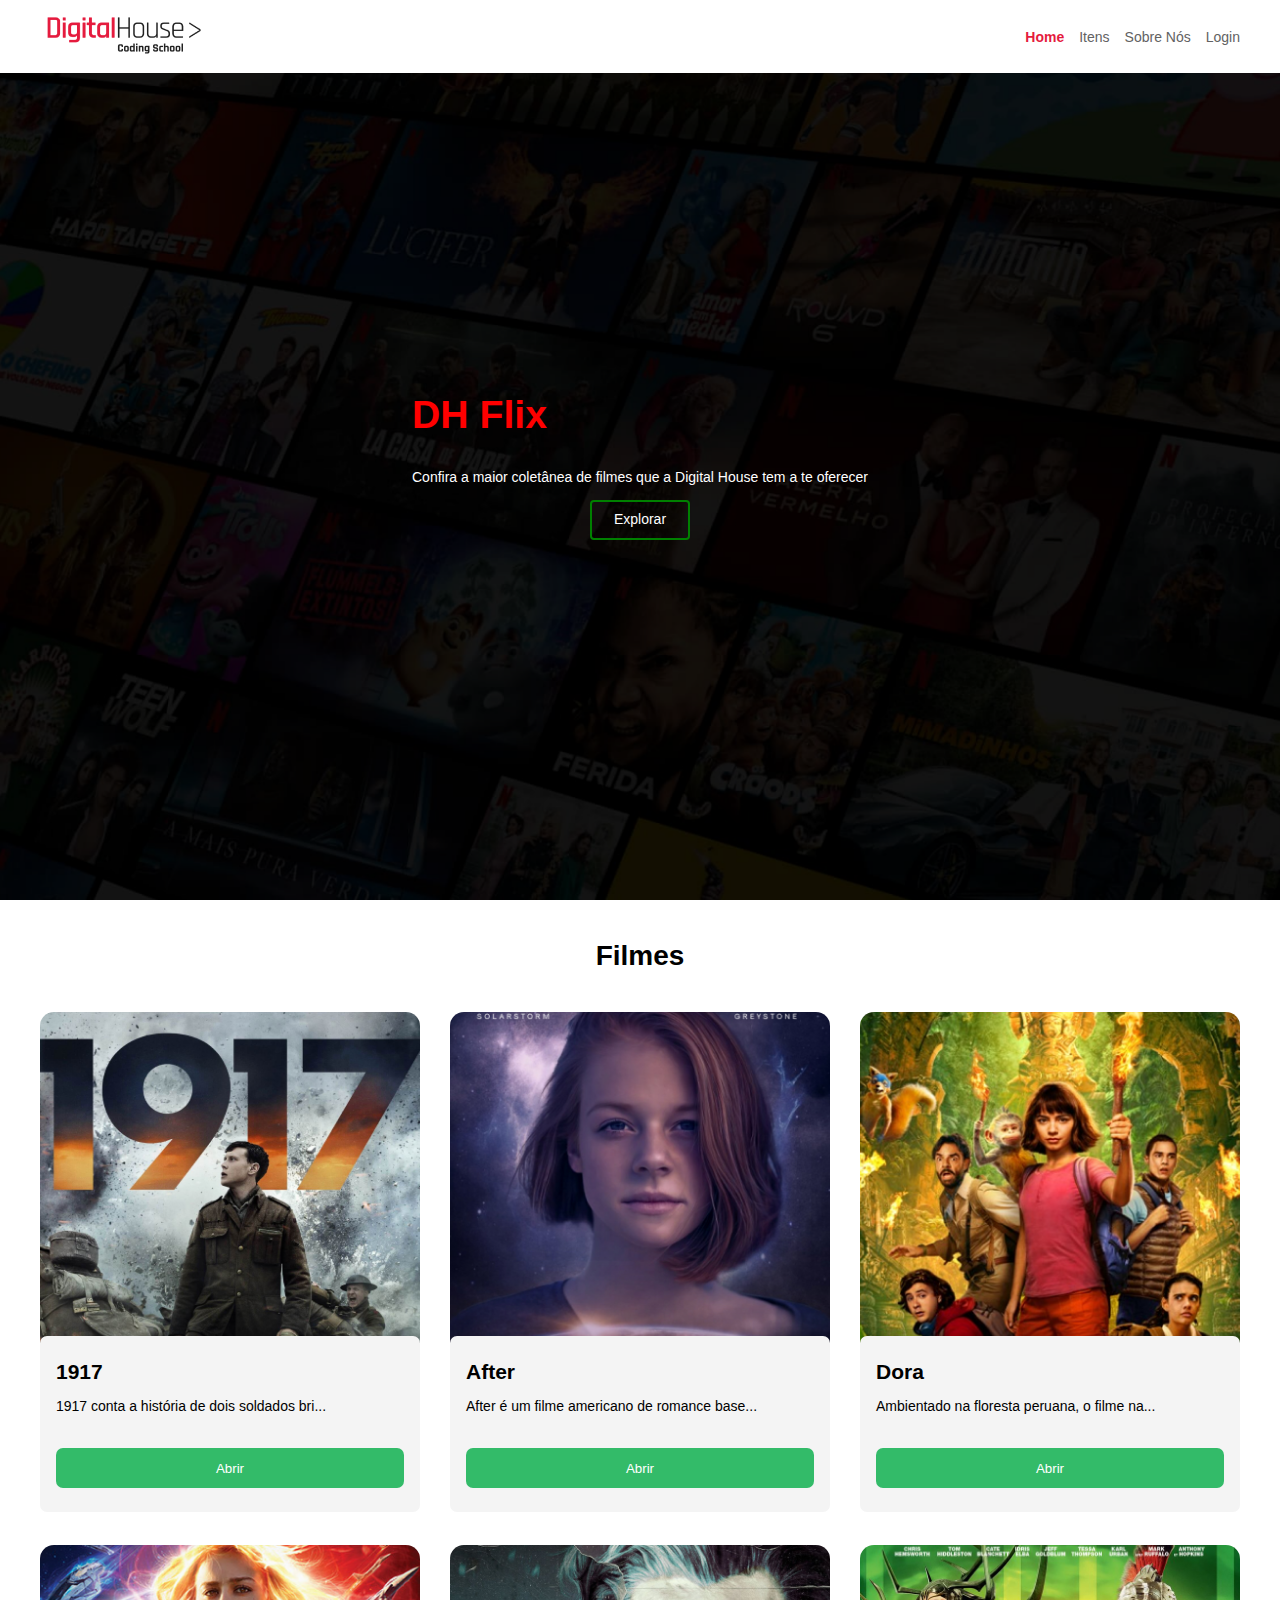
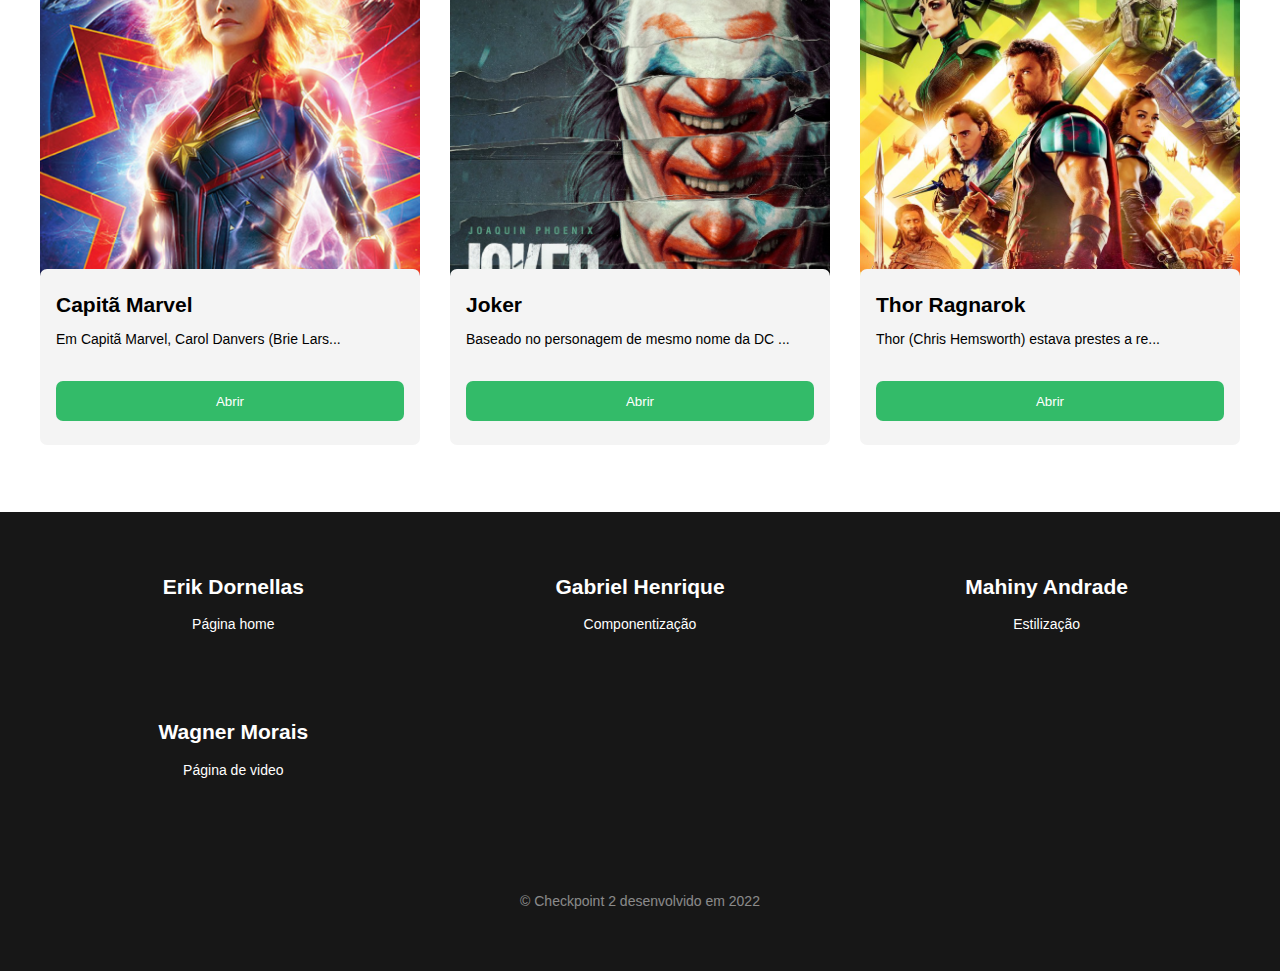
==== commit f9d24d46: "Features added" ====
--- a/index.html
+++ b/index.html
@@ -26,7 +26,6 @@
               <input type="password">
             </div>
               <button class="modal__button">Entrar</button>
-          </div>
           </div>
         </div>
       </div>
--- a/css/main.css
+++ b/css/main.css
@@ -19,6 +19,10 @@
   -moz-scroll-padding-top: 40px;
   -o-scroll-padding-top: 40px;
   scroll-padding-top: 40px;
+}
+
+.overflow {
+  overflow: hidden;
 }
 
 body {
@@ -136,10 +140,6 @@
   margin: auto;
 }
 
-.description {
-  line-height: 3px;
-}
-
 .description h2 {
   font-size: 65px;
   font-family: "Roboto", sans-serif;
@@ -190,6 +190,13 @@
   font-family: "Roboto", sans-serif;
 }
 
+@media screen and (max-width: 768px) {
+  .authors {
+    flex-direction: column;
+    gap: 16px;
+  }
+}
+
 .video h1 {
   font-size: 30px;
   font-family: "Trebuchet MS", sans-serif;
--- a/css/menu-mobile.css
+++ b/css/menu-mobile.css
@@ -11,6 +11,7 @@
 
 .hidden {
   transform: translateX(100vw);
+  display: none;
 }
 
 .displayNone {
@@ -21,10 +22,9 @@
   cursor: pointer;
   height: 20px;
   object-fit: contain;
-  margin: 10px;
+  margin: 20px;
   object-position: right;
   max-width: 100vw;
-  position: absolute;
   right: 25px;
 }
 
